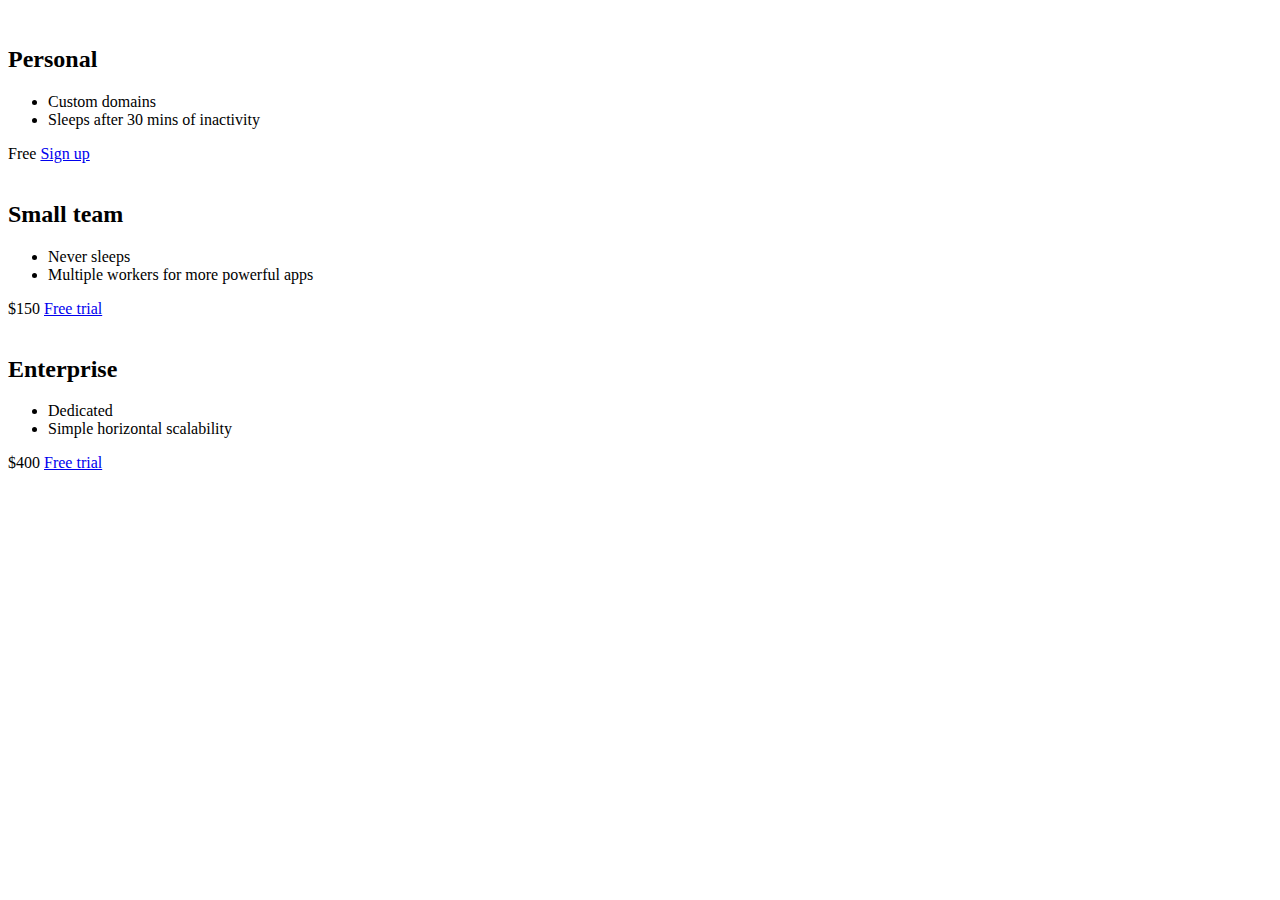
==== index.html @ e1c7e7d7 "init" ====
<!DOCTYPE html>
<html lang="en">
    <head>
        <meta charset="UTF-8">
        <meta name="viewport" content="width=device-width, initial-scale=1.0">
        <title>Price Tiers</title>
        <link rel="stylesheet" href="https://fonts.googleapis.com/css?family=Open+Sans:400,600,700">
        <link rel="stylesheet" href="app.css">
    </head>

    <body>
        <div class="panel pricing-table">

            <div class="pricing-plan">
                <img src="Pricepanel/icons/icon1.png" alt="" class="pricing-img">
                <h2 class="pricing-header">Personal</h2>
                <ul class="pricing-features">
                    <li class="pricing-features-item">Custom domains</li>
                    <li class="pricing-features-item">Sleeps after 30 mins of inactivity</li>
                </ul>
                <span class="pricing-price">Free</span>
                <a href="#/" class="pricing-button">Sign up</a>
            </div>
            
            <div class="pricing-plan">
                <img src="Pricepanel/icons/icon2.png" alt="" class="pricing-img">
                <h2 class="pricing-header">Small team</h2>
                <ul class="pricing-features">
                    <li class="pricing-features-item">Never sleeps</li>
                    <li class="pricing-features-item">Multiple workers for more powerful apps</li>
                </ul>
                <span class="pricing-price">$150</span>
                <a href="#/" class="pricing-button is-featured">Free trial</a>
            </div>
            <div class="pricing-plan">
                <img src="Pricepanel/icons/icon3.png" alt="" class="pricing-img">
                <h2 class="pricing-header">Enterprise</h2>
                <ul class="pricing-features">
                    <li class="pricing-features-item">Dedicated</li>
                    <li class="pricing-features-item">Simple horizontal scalability</li>
                </ul>
                <span class="pricing-price">$400</span>
                <a href="#/" class="pricing-button">Free trial</a>
            </div>
        
        </div>

        
    </body>
</html>
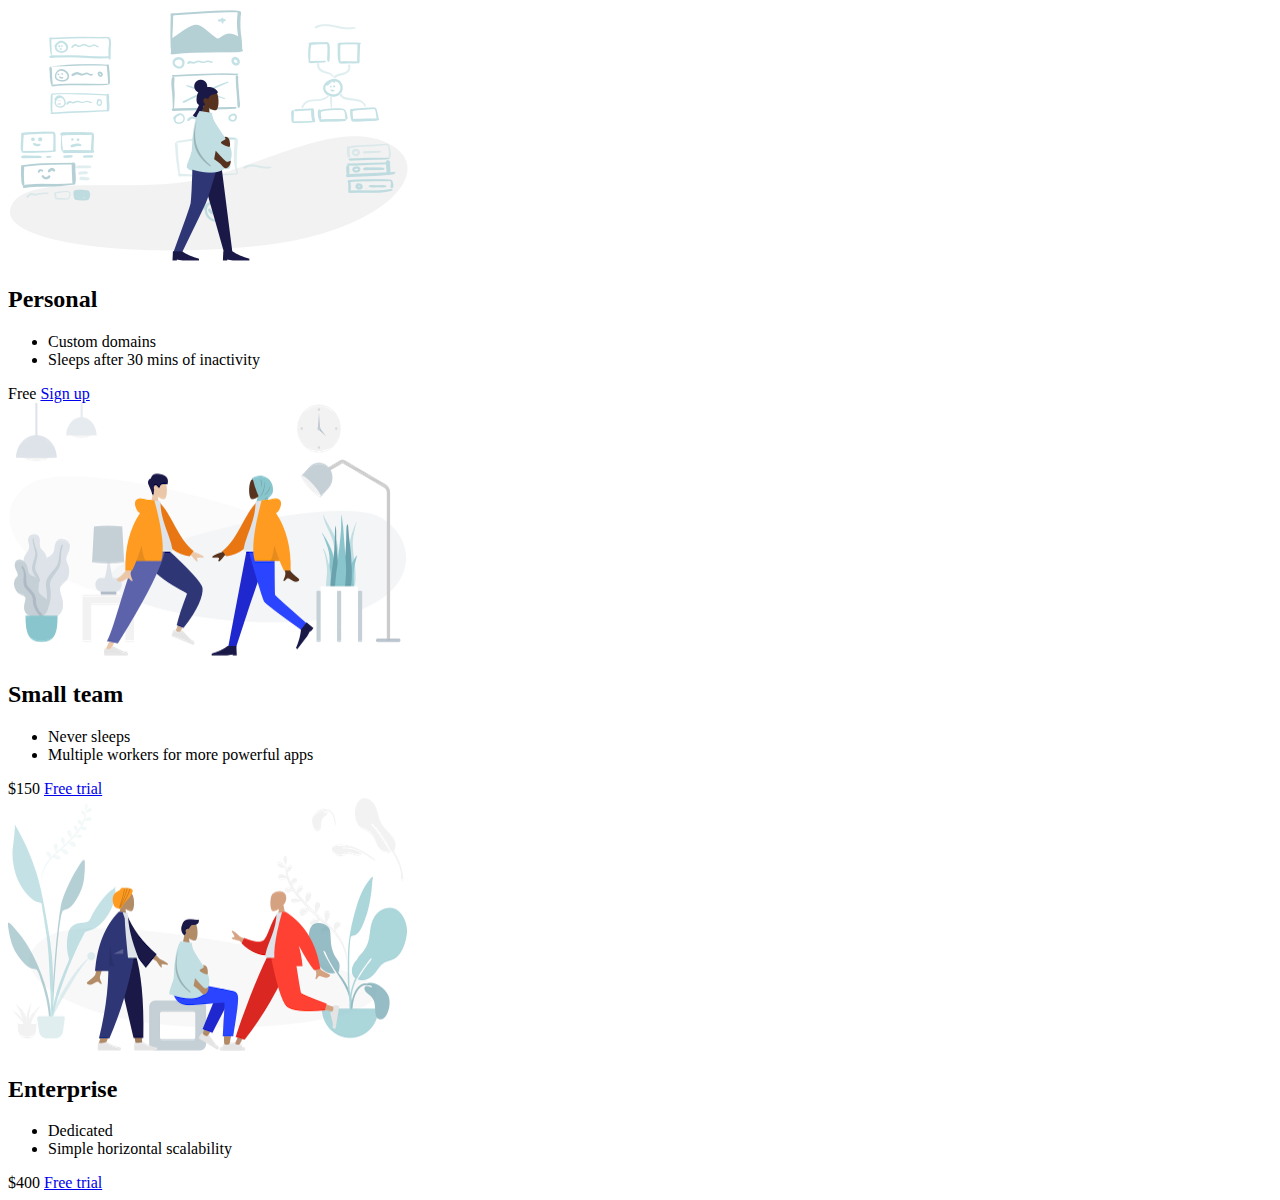
==== commit 7cb1c8ad: "init" ====
--- a/index.html
+++ b/index.html
@@ -12,7 +12,7 @@
         <div class="panel pricing-table">
 
             <div class="pricing-plan">
-                <img src="Pricepanel/icons/icon1.png" alt="" class="pricing-img">
+                <img src="icons/icon1.png" alt="" class="pricing-img">
                 <h2 class="pricing-header">Personal</h2>
                 <ul class="pricing-features">
                     <li class="pricing-features-item">Custom domains</li>
@@ -23,7 +23,7 @@
             </div>
             
             <div class="pricing-plan">
-                <img src="Pricepanel/icons/icon2.png" alt="" class="pricing-img">
+                <img src="icons/icon2.png" alt="" class="pricing-img">
                 <h2 class="pricing-header">Small team</h2>
                 <ul class="pricing-features">
                     <li class="pricing-features-item">Never sleeps</li>
@@ -33,7 +33,7 @@
                 <a href="#/" class="pricing-button is-featured">Free trial</a>
             </div>
             <div class="pricing-plan">
-                <img src="Pricepanel/icons/icon3.png" alt="" class="pricing-img">
+                <img src="icons/icon3.png" alt="" class="pricing-img">
                 <h2 class="pricing-header">Enterprise</h2>
                 <ul class="pricing-features">
                     <li class="pricing-features-item">Dedicated</li>
